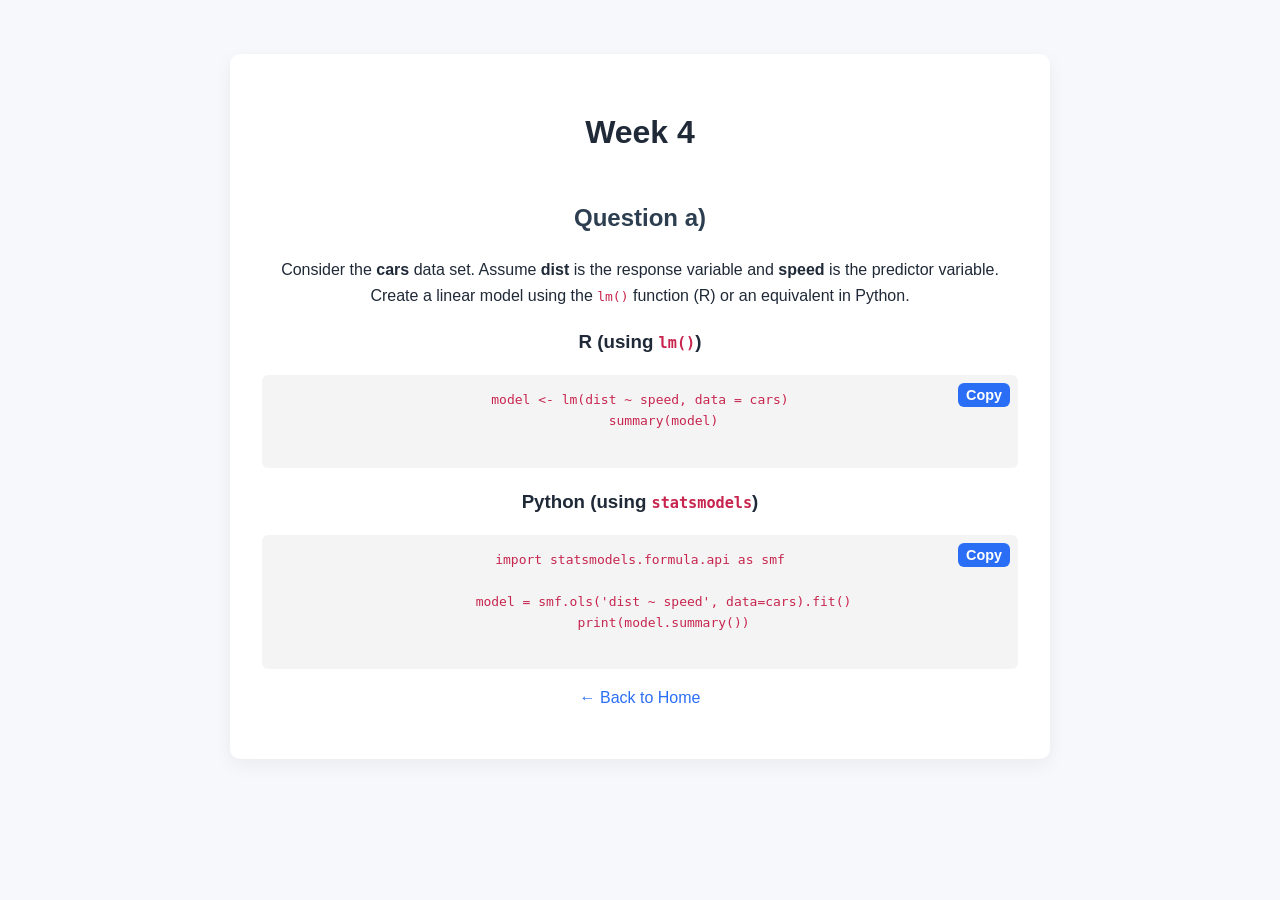
==== week4.html @ 0e914d77 "External" ====
<!doctype html>
<html lang="en">
  <head>
    <meta charset="utf-8" />
    <meta name="viewport" content="width=device-width, initial-scale=1" />
    <title>Week 4</title>
    <link rel="stylesheet" href="styles.css">
    <style>
      body { font-family: Arial, sans-serif; line-height: 1.6; }
      h2 { margin-top: 40px; color: #2c3e50; }
      pre {
        background: #f4f4f4;
        padding: 15px;
        overflow-x: auto;
        border-radius: 6px;
      }
      code { color: #c7254e; }
      .theory {
        background: #eef6ff;
        padding: 10px;
        border-left: 4px solid #3498db;
        margin-bottom: 10px;
      }
      .code-block {
        position: relative;
        margin: 1rem 0;
      }
      .copy-btn {
        position: absolute;
        right: 0.5rem;
        top: 0.5rem;
        padding: 0.25rem 0.5rem;    
        font-size: 0.9rem;
        cursor: pointer;
      }
    </style>
    
  </head>
  <body>
    <main class="container">
      <h1>Week 4</h1>

      <section>
        <h2>Question a)</h2>
        <p>
          Consider the <strong>cars</strong> data set. Assume <strong>dist</strong> is the response variable
          and <strong>speed</strong> is the predictor variable. Create a linear model using the <code>lm()</code>
          function (R) or an equivalent in Python.
        </p>

        <h3>R (using <code>lm()</code>)</h3>
        <pre><code>model &lt;- lm(dist ~ speed, data = cars)
      summary(model)
        </code></pre>

        <h3>Python (using <code>statsmodels</code>)</h3>
        <pre><code>import statsmodels.formula.api as smf

      model = smf.ols('dist ~ speed', data=cars).fit()
      print(model.summary())
        </code></pre>
      </section>

      <p><a class="link" href="index.html">← Back to Home</a></p>
    </main>
    <script src="copy.js"></script>
  </body>
</html>
---- styles.css ----
:root{
  --bg:#f7f8fb;
  --card:#ffffff;
  --accent:#2b6ef6;
  --text:#1f2937;
}
*{box-sizing:border-box}
body{
  margin:0;
  font-family:Segoe UI, system-ui, -apple-system, "Helvetica Neue", Arial;
  background:var(--bg);
  color:var(--text);
}
.container{
  max-width:820px;
  margin:6vh auto;
  background:var(--card);
  padding:32px;
  border-radius:10px;
  box-shadow:0 6px 18px rgba(31,41,55,0.06);
  text-align:center;
}
.buttons{
  display:flex;
  gap:12px;
  flex-wrap:wrap;
  justify-content:center;
  margin-top:18px;
}
.btn{
  display:inline-block;
  padding:12px 20px;
  background:var(--accent);
  color:white;
  text-decoration:none;
  border-radius:8px;
  font-weight:600;
}
.btn:focus{outline:3px solid rgba(43,110,246,0.18)}
.link{color:var(--accent);text-decoration:none}

/* Styling for preserved raw content on week pages */
.content-block{margin-top:18px;text-align:left}
.content-block h2{margin:0 0 8px 0;font-size:1.05rem;color:var(--text)}
.preserve{
  white-space:pre-wrap;
  background:#f3f4f6;
  padding:16px;
  border-radius:8px;
  font-family:SFMono-Regular,Consolas,"Liberation Mono",Menlo,monospace;
  font-size:0.95rem;
  line-height:1.45;
  overflow:auto;
}

/* Copy button for code blocks */
pre{position:relative}
.copy-btn{
  position:absolute;
  top:8px;
  right:8px;
  background:var(--accent);
  color:#fff;
  border:0;
  padding:6px 10px;
  border-radius:6px;
  font-weight:600;
  cursor:pointer;
}
.copy-btn:active{transform:translateY(1px)}
.copy-btn.copied{background:linear-gradient(90deg,#16a34a,#10b981)}
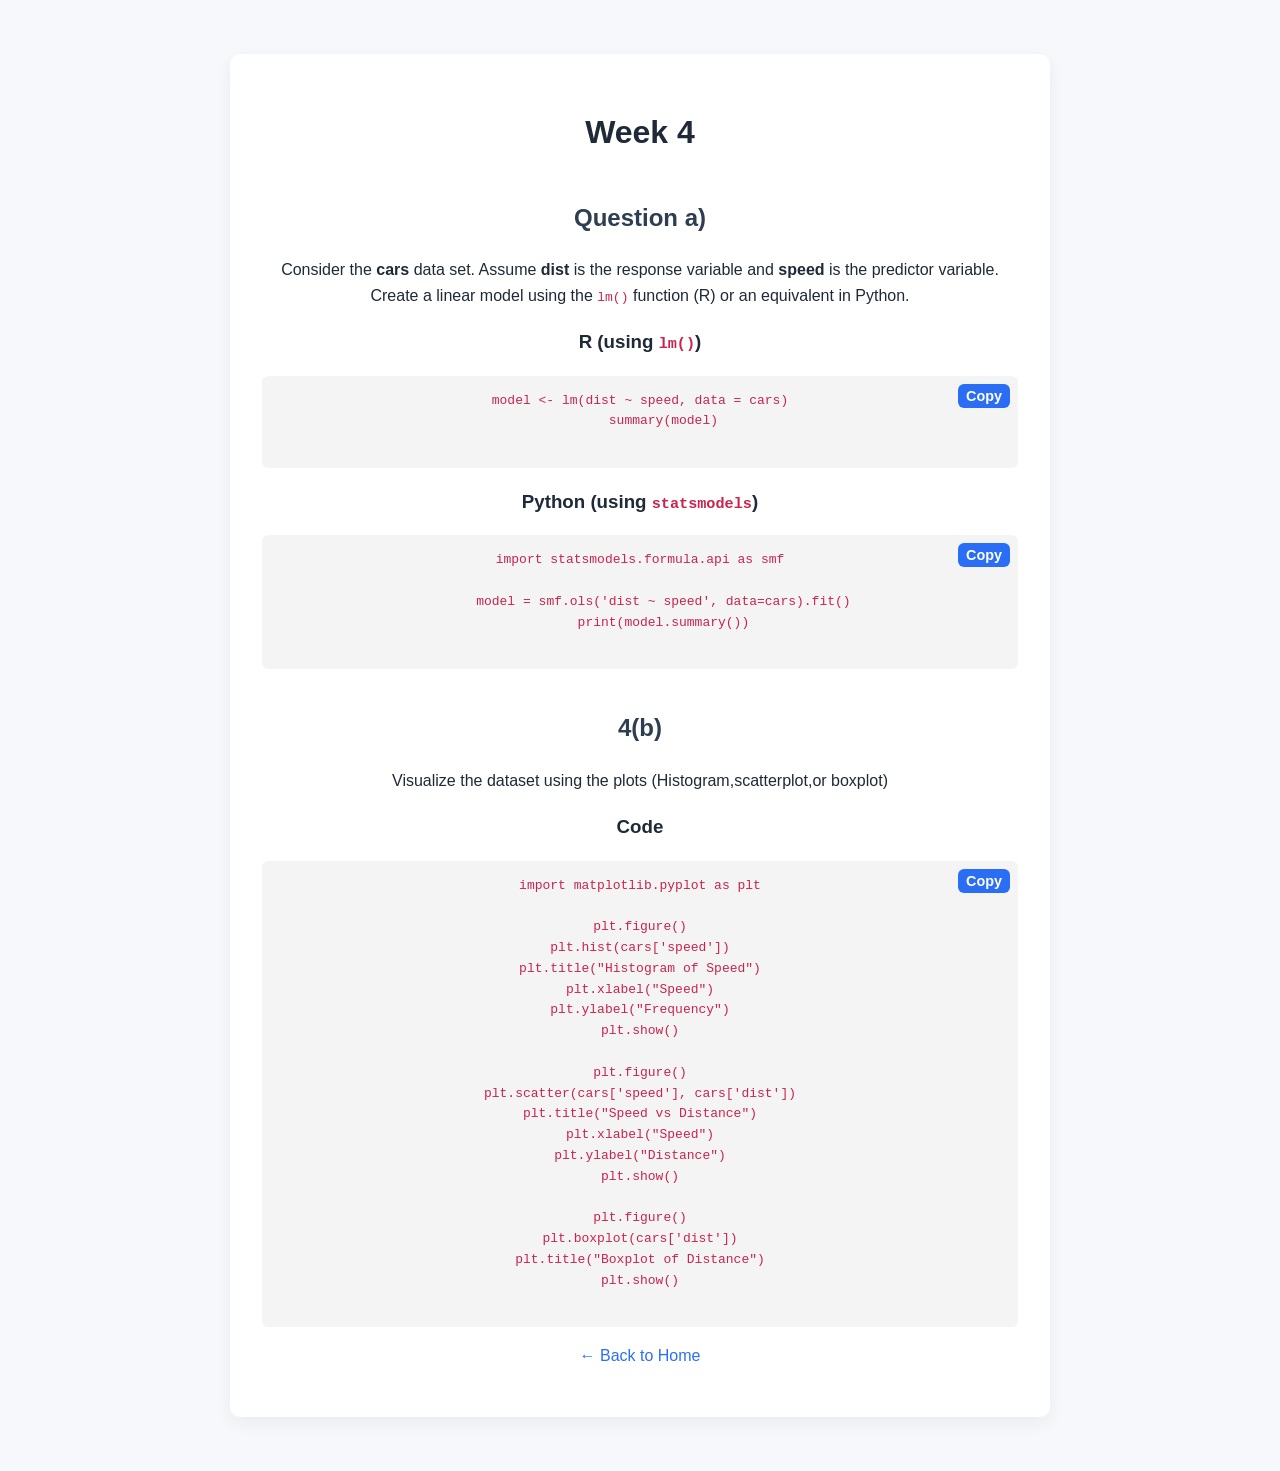
==== commit 5a58f884: "External-2" ====
--- a/week4.html
+++ b/week4.html
@@ -61,6 +61,34 @@
         </code></pre>
       </section>
 
+      <section>
+        <h2>4(b)</h2>
+        <p>Visualize the dataset using the plots (Histogram,scatterplot,or boxplot)</p>
+
+        <h3>Code</h3>
+        <pre><code>import matplotlib.pyplot as plt
+
+plt.figure()
+plt.hist(cars['speed'])
+plt.title("Histogram of Speed")
+plt.xlabel("Speed")
+plt.ylabel("Frequency")
+plt.show()
+
+plt.figure()
+plt.scatter(cars['speed'], cars['dist'])
+plt.title("Speed vs Distance")
+plt.xlabel("Speed")
+plt.ylabel("Distance")
+plt.show()
+
+plt.figure()
+plt.boxplot(cars['dist'])
+plt.title("Boxplot of Distance")
+plt.show()
+        </code></pre>
+      </section>
+
       <p><a class="link" href="index.html">← Back to Home</a></p>
     </main>
     <script src="copy.js"></script>
